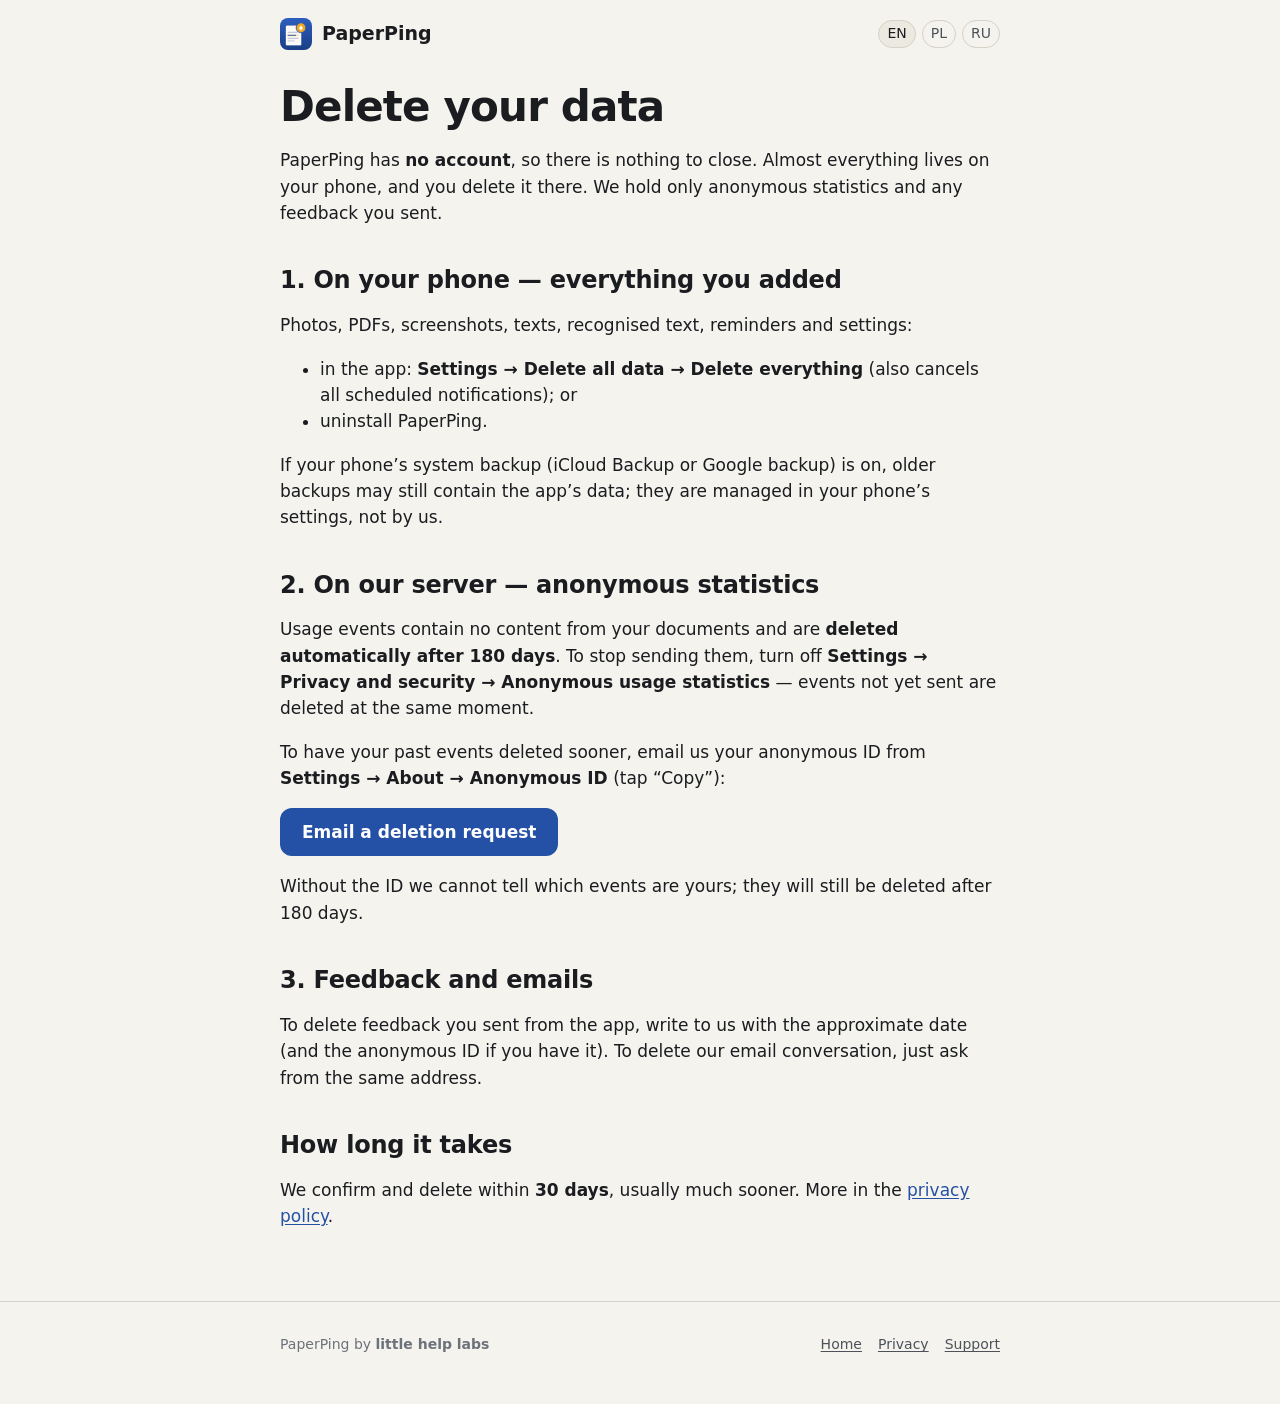
==== delete-data/index.html @ ef055542 "PaperPing site: landing, privacy, support, delete-data (en/pl/ru) Co-Authored-By: Claude Opus 5.5 <n" ====
<!doctype html>
<html lang="en">
<head>
  <meta charset="utf-8">
  <meta name="viewport" content="width=device-width, initial-scale=1">
  <title>Delete your data — PaperPing</title>
  <meta name="description" content="PaperPing has no account. How to delete everything on your phone and ask us to delete the anonymous statistics and feedback we hold.">
  <meta name="color-scheme" content="light dark">
  <link rel="icon" href="../assets/favicon.png" type="image/png">
  <link rel="stylesheet" href="../assets/site.css">
  <link rel="alternate" hreflang="pl" href="pl/">
  <link rel="alternate" hreflang="ru" href="ru/">
</head>
<body>
  <header class="site-header">
    <div class="wrap narrow">
      <a class="brand" href="../"><img src="../assets/icon-192.png" alt="" width="32" height="32">PaperPing</a>
      <span class="lang"><span>EN</span><a href="pl/" hreflang="pl" lang="pl">PL</a><a href="ru/" hreflang="ru" lang="ru">RU</a></span>
    </div>
  </header>

  <main class="wrap narrow doc">
    <h1>Delete your data</h1>
    <p>PaperPing has <b>no account</b>, so there is nothing to close. Almost everything lives on your phone, and you delete it there. We hold only anonymous statistics and any feedback you sent.</p>

    <h2>1. On your phone — everything you added</h2>
    <p>Photos, PDFs, screenshots, texts, recognised text, reminders and settings:</p>
    <ul>
      <li>in the app: <b>Settings → Delete all data → Delete everything</b> (also cancels all scheduled notifications); or</li>
      <li>uninstall PaperPing.</li>
    </ul>
    <p>If your phone’s system backup (iCloud Backup or Google backup) is on, older backups may still contain the app’s data; they are managed in your phone’s settings, not by us.</p>

    <h2>2. On our server — anonymous statistics</h2>
    <p>Usage events contain no content from your documents and are <b>deleted automatically after 180 days</b>. To stop sending them, turn off <b>Settings → Privacy and security → Anonymous usage statistics</b> — events not yet sent are deleted at the same moment.</p>
    <p>To have your past events deleted sooner, email us your anonymous ID from <b>Settings → About → Anonymous ID</b> (tap “Copy”):</p>
    <p><a class="button" href="mailto:penkin.yauhen@gmail.com?subject=PaperPing%3A%20delete%20my%20data&amp;body=Please%20delete%20the%20data%20for%20this%20anonymous%20ID%3A%20%0A%0A(You%20can%20also%20ask%20us%20to%20delete%20feedback%20you%20sent%3A%20give%20the%20approximate%20date.)">Email a deletion request</a></p>
    <p>Without the ID we cannot tell which events are yours; they will still be deleted after 180 days.</p>

    <h2>3. Feedback and emails</h2>
    <p>To delete feedback you sent from the app, write to us with the approximate date (and the anonymous ID if you have it). To delete our email conversation, just ask from the same address.</p>

    <h2>How long it takes</h2>
    <p>We confirm and delete within <b>30 days</b>, usually much sooner. More in the <a href="../privacy/">privacy policy</a>.</p>
  </main>

  <footer class="site-footer">
    <div class="wrap narrow">
      <div>PaperPing by <b>little help labs</b></div>
      <nav aria-label="Footer"><a href="../">Home</a><a href="../privacy/">Privacy</a><a href="../support/">Support</a></nav>
    </div>
  </footer>
</body>
</html>
---- assets/site.css ----
/* PaperPing site — one stylesheet, system fonts, no external requests. Colors = app theme
   (apps/mobile/src/shared/theme/theme.ts). */
:root {
  --bg: #F5F3EE;
  --surface: #FFFFFF;
  --surface-2: #ECE9E1;
  --text: #1A1C20;
  --muted: #4D525A;
  --subtle: #6C717A;
  --border: #D6D1C6;
  --accent: #2450A6;
  --accent-pressed: #1C4089;
  --on-accent: #FFFFFF;
  --accent-soft: #DCE5F7;
  --warning: #8A5A00;
  --warning-soft: #F6E7C4;
  --highlight: #FBE4B0;
  --highlight-border: #C99400;
  --success: #2D7A4B;
  --radius: 14px;
  --shadow: 0 1px 2px rgba(26, 28, 32, .06), 0 8px 24px rgba(26, 28, 32, .08);
  --font: system-ui, -apple-system, "Segoe UI", Roboto, "Helvetica Neue", Arial, "Noto Sans", sans-serif;
  --serif: Georgia, "Times New Roman", "Noto Serif", serif;
  color-scheme: light dark;
}

@media (prefers-color-scheme: dark) {
  :root {
    --bg: #131518;
    --surface: #1C1F23;
    --surface-2: #252A2F;
    --text: #F1EFEA;
    --muted: #B2B6BC;
    --subtle: #8C9097;
    --border: #353B42;
    --accent: #86A8F0;
    --accent-pressed: #6E93E3;
    --on-accent: #0B1530;
    --accent-soft: #1F2C47;
    --warning: #F2C14E;
    --warning-soft: #3A3018;
    --highlight: #4A3B12;
    --highlight-border: #C99400;
    --success: #62C48B;
    --shadow: 0 1px 2px rgba(0, 0, 0, .3), 0 8px 24px rgba(0, 0, 0, .35);
  }
}

* { box-sizing: border-box; }
html { -webkit-text-size-adjust: 100%; }
body {
  margin: 0;
  background: var(--bg);
  color: var(--text);
  font: 17px/1.55 var(--font);
}
a { color: var(--accent); text-underline-offset: 2px; }
a:hover { color: var(--accent-pressed); }
img { max-width: 100%; height: auto; }
:focus-visible { outline: 3px solid var(--accent); outline-offset: 2px; border-radius: 4px; }

.wrap { width: 100%; max-width: 1040px; margin: 0 auto; padding: 0 20px; }
.narrow { max-width: 760px; }

/* Header / footer */
.site-header { padding: 18px 0; }
.site-header .wrap { display: flex; align-items: center; justify-content: space-between; gap: 16px; flex-wrap: wrap; }
.brand { display: inline-flex; align-items: center; gap: 10px; color: var(--text); text-decoration: none; font-weight: 700; font-size: 19px; }
.brand img { width: 32px; height: 32px; border-radius: 8px; }
.nav { display: flex; gap: 18px; font-size: 15px; flex-wrap: wrap; }
.nav a { color: var(--muted); text-decoration: none; }
.nav a:hover, .nav a[aria-current="page"] { color: var(--text); }
.lang { display: inline-flex; gap: 6px; font-size: 14px; }
.lang a, .lang span { padding: 2px 8px; border-radius: 999px; border: 1px solid var(--border); text-decoration: none; color: var(--muted); }
.lang span { background: var(--surface-2); color: var(--text); }

.site-footer { margin-top: 72px; padding: 32px 0 48px; border-top: 1px solid var(--border); color: var(--subtle); font-size: 14px; }
.site-footer .wrap { display: flex; justify-content: space-between; gap: 16px 32px; flex-wrap: wrap; }
.site-footer a { color: var(--muted); }
.site-footer nav { display: flex; gap: 16px; flex-wrap: wrap; }

/* Landing */
.hero { padding: 40px 0 24px; }
.hero .wrap { display: grid; grid-template-columns: 1.05fr .95fr; gap: 48px; align-items: center; }
.eyebrow { display: inline-block; font-size: 14px; font-weight: 600; color: var(--accent); background: var(--accent-soft); padding: 4px 10px; border-radius: 999px; margin: 0 0 16px; }
h1 { font-size: clamp(34px, 5vw, 52px); line-height: 1.08; letter-spacing: -0.02em; margin: 0 0 18px; }
.lead { font-size: 20px; color: var(--muted); margin: 0 0 28px; max-width: 34em; }
.cta { display: flex; gap: 12px; flex-wrap: wrap; align-items: center; }
.button { display: inline-flex; align-items: center; justify-content: center; min-height: 48px; padding: 0 22px; border-radius: 12px; background: var(--accent); color: var(--on-accent); font-weight: 600; text-decoration: none; }
.button:hover { background: var(--accent-pressed); color: var(--on-accent); }
.soon { display: inline-flex; gap: 8px; flex-wrap: wrap; }
.pill { display: inline-flex; align-items: center; min-height: 40px; padding: 0 14px; border-radius: 10px; border: 1px dashed var(--border); color: var(--subtle); font-size: 15px; }
.trust-line { margin: 18px 0 0; font-size: 15px; color: var(--subtle); }

/* Demo: letter → reminder → notification (pure CSS, fictional data) */
.demo { position: relative; min-height: 545px; }
.letter {
  background: #FFFEFB; color: #1A1C20; border-radius: 10px; box-shadow: var(--shadow);
  padding: 28px 26px 34px; width: 78%; font-family: var(--serif); font-size: 15px; transform: rotate(-2deg);
  border: 1px solid #E6E1D6;
}
.letter .org { font-family: var(--font); font-weight: 700; font-size: 13px; border-bottom: 1px solid #DDD; padding-bottom: 10px; margin-bottom: 18px; }
.letter h3 { font-size: 20px; margin: 0 0 14px; }
.letter p { margin: 0 0 10px; }
.letter mark { background: #FBE4B0; color: inherit; outline: 2px solid #C99400; border-radius: 3px; padding: 0 2px; }
.card {
  position: absolute; right: 0; top: 232px; width: 66%; background: var(--surface); border: 1px solid var(--border);
  border-radius: var(--radius); box-shadow: var(--shadow); padding: 16px 18px;
}
.card .label { font-size: 12px; text-transform: uppercase; letter-spacing: .06em; color: var(--subtle); margin: 0 0 6px; }
.card .title { font-weight: 700; font-size: 18px; margin: 0 0 4px; }
.card .meta { color: var(--muted); font-size: 14px; margin: 0; }
.card .source { margin-top: 12px; display: flex; gap: 10px; align-items: center; font-size: 13px; color: var(--subtle); }
.card .thumb { width: 34px; height: 44px; border-radius: 4px; background: #FFFEFB; border: 1px solid var(--border); position: relative; }
.card .thumb::after { content: ""; position: absolute; left: 5px; right: 8px; top: 20px; height: 5px; background: #FBE4B0; outline: 1px solid #C99400; }
.notif {
  position: absolute; left: 6%; bottom: 0; width: 76%; background: color-mix(in srgb, var(--surface) 88%, transparent);
  backdrop-filter: blur(8px); border: 1px solid var(--border); border-radius: 18px; box-shadow: var(--shadow); padding: 12px 14px;
  display: grid; grid-template-columns: 34px 1fr; gap: 4px 10px; font-size: 14px;
}
.notif img { width: 34px; height: 34px; border-radius: 8px; grid-row: span 2; }
.notif strong { font-size: 14px; }
.notif .when { color: var(--subtle); font-weight: 400; float: right; }
.notif .actions { grid-column: 2; display: flex; gap: 8px; margin-top: 6px; }
.notif .actions span { font-size: 13px; padding: 4px 10px; border-radius: 8px; background: var(--surface-2); color: var(--text); }

/* Sections */
section { padding: 44px 0; }
h2 { font-size: clamp(26px, 3.4vw, 34px); line-height: 1.2; letter-spacing: -0.01em; margin: 0 0 14px; }
.section-lead { color: var(--muted); font-size: 18px; max-width: 40em; margin: 0 0 28px; }
.steps { display: grid; grid-template-columns: repeat(3, 1fr); gap: 18px; counter-reset: step; padding: 0; margin: 0; list-style: none; }
.steps li { background: var(--surface); border: 1px solid var(--border); border-radius: var(--radius); padding: 22px; }
.steps li::before { counter-increment: step; content: counter(step); display: inline-grid; place-items: center; width: 30px; height: 30px; border-radius: 50%; background: var(--accent-soft); color: var(--accent); font-weight: 700; margin-bottom: 12px; }
.steps h3 { margin: 0 0 6px; font-size: 19px; }
.steps p { margin: 0; color: var(--muted); }

.uses { display: grid; grid-template-columns: repeat(auto-fill, minmax(230px, 1fr)); gap: 12px; padding: 0; margin: 0; list-style: none; }
.uses li { background: var(--surface); border: 1px solid var(--border); border-radius: 12px; padding: 14px 16px; }
.uses b { display: block; margin-bottom: 2px; }
.uses span { color: var(--muted); font-size: 15px; }

.split { display: grid; grid-template-columns: 1fr 1fr; gap: 28px; align-items: start; }
.panel { background: var(--surface); border: 1px solid var(--border); border-radius: var(--radius); padding: 24px; }
.panel h3 { margin: 0 0 8px; font-size: 20px; }
.panel p, .panel li { color: var(--muted); }
.panel ul { margin: 8px 0 0; padding-left: 20px; }
.warning-demo { margin-top: 14px; border-radius: 12px; background: var(--warning-soft); color: var(--text); padding: 12px 14px; font-size: 15px; }
.warning-demo b { color: var(--warning); }
.quote { font-family: var(--serif); background: var(--highlight); outline: 2px solid var(--highlight-border); border-radius: 3px; padding: 0 3px; }

.beta { background: var(--surface); border: 1px solid var(--border); border-radius: 20px; padding: 32px; display: grid; grid-template-columns: 1.3fr 1fr; gap: 28px; align-items: center; }
.beta p { color: var(--muted); margin: 0 0 10px; }
.stub-note { font-size: 13px; color: var(--subtle); }
.disclaimer { font-size: 15px; color: var(--subtle); border-left: 3px solid var(--border); padding-left: 14px; margin: 28px 0 0; }

/* Legal / help pages */
.doc { padding-top: 16px; }
.doc h1 { font-size: clamp(30px, 4.4vw, 42px); }
.doc h2 { font-size: 24px; margin-top: 40px; }
.doc h3 { font-size: 19px; margin: 26px 0 6px; }
.doc p, .doc li { color: var(--text); }
.doc .updated { color: var(--subtle); font-size: 15px; margin-top: -6px; }
.summary { background: var(--surface); border: 1px solid var(--border); border-radius: var(--radius); padding: 18px 22px; margin: 24px 0; }
.summary ul { margin: 6px 0 0; padding-left: 20px; }
.doc table { width: 100%; border-collapse: collapse; font-size: 15px; margin: 12px 0; display: block; overflow-x: auto; }
.doc th, .doc td { text-align: left; vertical-align: top; padding: 10px 12px; border-bottom: 1px solid var(--border); }
.doc th { color: var(--subtle); font-weight: 600; white-space: nowrap; }
.todo { background: var(--warning-soft); color: var(--warning); font-weight: 600; padding: 0 4px; border-radius: 4px; }
details { background: var(--surface); border: 1px solid var(--border); border-radius: 12px; padding: 0 18px; margin: 10px 0; }
details summary { cursor: pointer; padding: 14px 0; font-weight: 600; }
details[open] summary { border-bottom: 1px solid var(--border); margin-bottom: 10px; }
details > *:last-child { margin-bottom: 16px; }

@media (max-width: 860px) {
  .hero .wrap, .split, .beta { grid-template-columns: 1fr; }
  .steps { grid-template-columns: 1fr; }
  .demo { min-height: 0; max-width: 460px; display: flex; flex-direction: column; }
  .card, .notif { position: relative; top: auto; right: auto; left: auto; bottom: auto; }
  .card { align-self: flex-end; width: 82%; margin-top: -22px; }
  .notif { width: 90%; margin-top: 14px; }
  .hero { padding-top: 16px; }
}
@media (max-width: 420px) {
  body { font-size: 16px; }
  .lead { font-size: 18px; }
  .letter { width: 88%; padding: 22px 20px; }
  .card { width: 88%; }
  .notif { width: 100%; }
  .beta { padding: 22px; }
}
@media (prefers-reduced-motion: no-preference) {
  .button { transition: background-color .15s ease; }
}
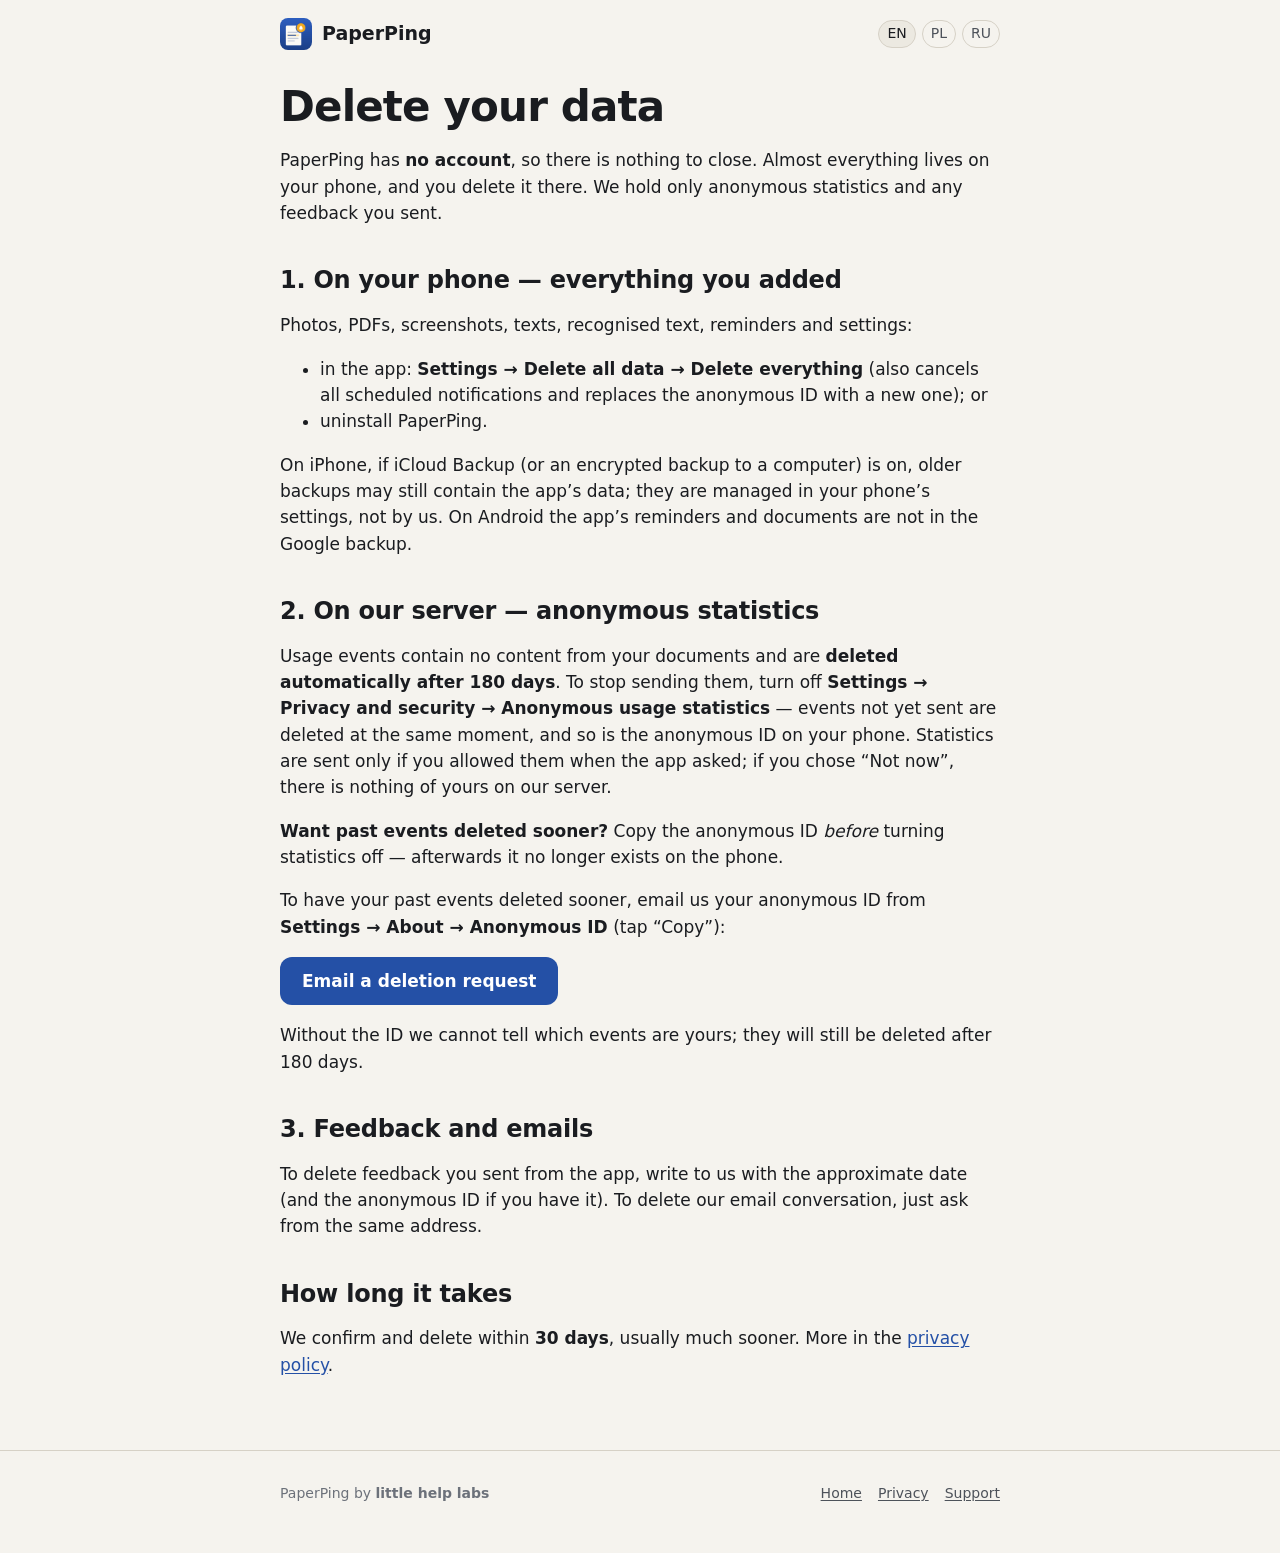
==== commit 5b94d664: "Privacy, support, delete-data, landing: statistics only with consent (D22), accurate backup wording " ====
--- a/delete-data/index.html
+++ b/delete-data/index.html
@@ -26,13 +26,14 @@
     <h2>1. On your phone — everything you added</h2>
     <p>Photos, PDFs, screenshots, texts, recognised text, reminders and settings:</p>
     <ul>
-      <li>in the app: <b>Settings → Delete all data → Delete everything</b> (also cancels all scheduled notifications); or</li>
+      <li>in the app: <b>Settings → Delete all data → Delete everything</b> (also cancels all scheduled notifications and replaces the anonymous ID with a new one); or</li>
       <li>uninstall PaperPing.</li>
     </ul>
-    <p>If your phone’s system backup (iCloud Backup or Google backup) is on, older backups may still contain the app’s data; they are managed in your phone’s settings, not by us.</p>
+    <p>On iPhone, if iCloud Backup (or an encrypted backup to a computer) is on, older backups may still contain the app’s data; they are managed in your phone’s settings, not by us. On Android the app’s reminders and documents are not in the Google backup.</p>
 
     <h2>2. On our server — anonymous statistics</h2>
-    <p>Usage events contain no content from your documents and are <b>deleted automatically after 180 days</b>. To stop sending them, turn off <b>Settings → Privacy and security → Anonymous usage statistics</b> — events not yet sent are deleted at the same moment.</p>
+    <p>Usage events contain no content from your documents and are <b>deleted automatically after 180 days</b>. To stop sending them, turn off <b>Settings → Privacy and security → Anonymous usage statistics</b> — events not yet sent are deleted at the same moment, and so is the anonymous ID on your phone. Statistics are sent only if you allowed them when the app asked; if you chose “Not now”, there is nothing of yours on our server.</p>
+    <p><b>Want past events deleted sooner?</b> Copy the anonymous ID <i>before</i> turning statistics off — afterwards it no longer exists on the phone.</p>
     <p>To have your past events deleted sooner, email us your anonymous ID from <b>Settings → About → Anonymous ID</b> (tap “Copy”):</p>
     <p><a class="button" href="mailto:penkin.yauhen@gmail.com?subject=PaperPing%3A%20delete%20my%20data&amp;body=Please%20delete%20the%20data%20for%20this%20anonymous%20ID%3A%20%0A%0A(You%20can%20also%20ask%20us%20to%20delete%20feedback%20you%20sent%3A%20give%20the%20approximate%20date.)">Email a deletion request</a></p>
     <p>Without the ID we cannot tell which events are yours; they will still be deleted after 180 days.</p>
